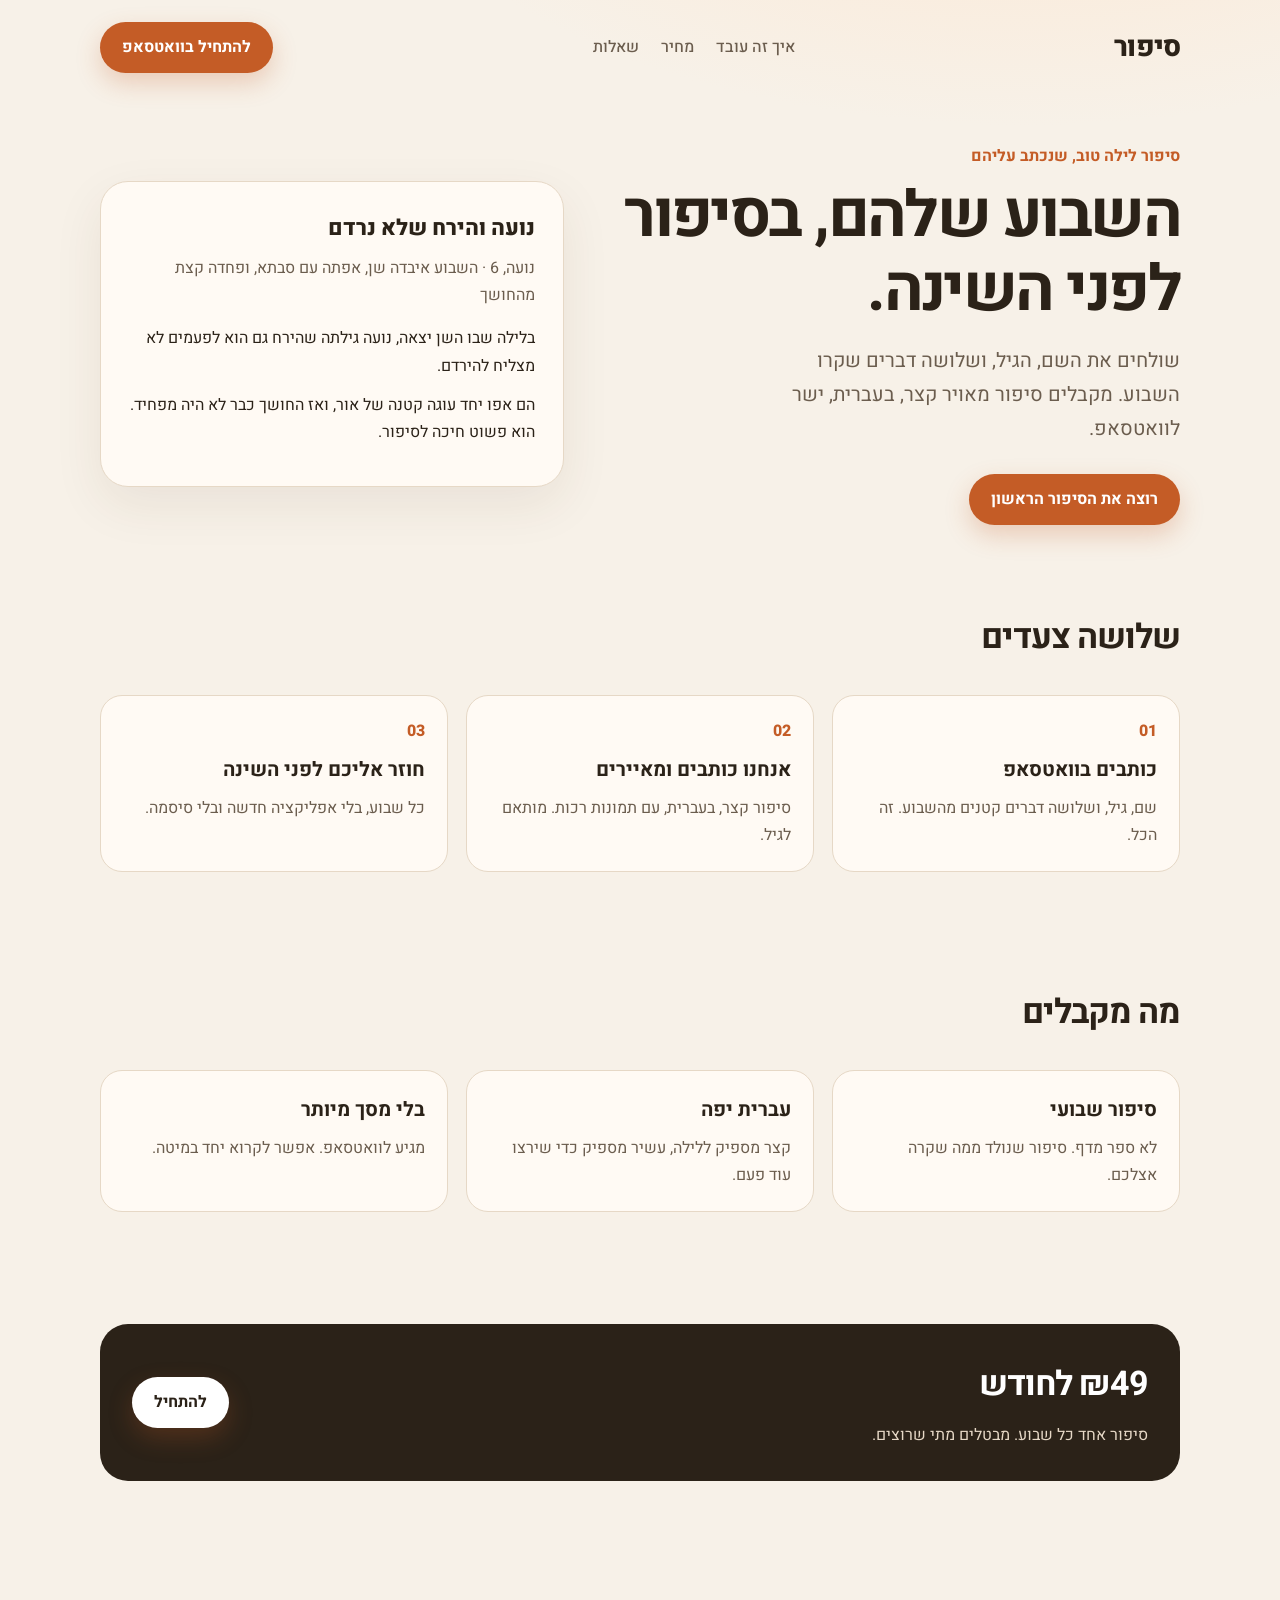
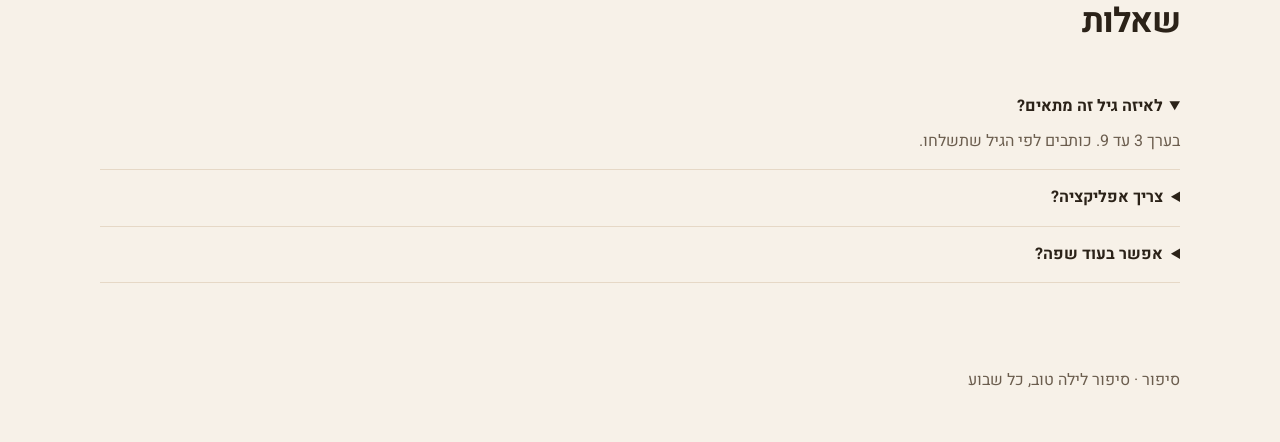
==== index.html @ 0c40bba4 "Initial Sipur landing page. Hebrew static site ready for Render free hosting." ====
<!DOCTYPE html>
<html lang="he" dir="rtl">
<head>
  <meta charset="utf-8" />
  <meta name="viewport" content="width=device-width, initial-scale=1" />
  <title>סיפור — סיפור לילה טוב, כל שבוע</title>
  <meta name="description" content="שולחים שם, גיל ושלושה דברים מהשבוע. מקבלים סיפור מאויר קצר בוואטסאפ. ₪49 לחודש." />
  <link rel="preconnect" href="https://fonts.googleapis.com" />
  <link rel="preconnect" href="https://fonts.gstatic.com" crossorigin />
  <link href="https://fonts.googleapis.com/css2?family=Heebo:wght@400;500;700;800&display=swap" rel="stylesheet" />
  <link rel="stylesheet" href="styles.css" />
</head>
<body>
  <div class="wrap">
    <header>
      <div class="logo">סיפור</div>
      <nav>
        <a href="#how">איך זה עובד</a>
        <a href="#price">מחיר</a>
        <a href="#faq">שאלות</a>
      </nav>
      <a class="btn" data-order href="#order">להתחיל בוואטסאפ</a>
    </header>

    <section class="hero">
      <div>
        <p class="kicker">סיפור לילה טוב, שנכתב עליהם</p>
        <h1>השבוע שלהם, בסיפור לפני השינה.</h1>
        <p class="lead">שולחים את השם, הגיל, ושלושה דברים שקרו השבוע. מקבלים סיפור מאויר קצר, בעברית, ישר לוואטסאפ.</p>
        <a class="btn" data-order href="#order">רוצה את הסיפור הראשון</a>
        <p class="note">חסר מספר וואטסאפ. תשלחו לי אותו ונוסיף אותו לכפתור.</p>
      </div>
      <aside class="hero-card" aria-label="דוגמה">
        <p class="story-title">נועה והירח שלא נרדם</p>
        <p class="story-meta">נועה, 6 · השבוע איבדה שן, אפתה עם סבתא, ופחדה קצת מהחושך</p>
        <div class="story-body">
          <p>בלילה שבו השן יצאה, נועה גילתה שהירח גם הוא לפעמים לא מצליח להירדם.</p>
          <p>הם אפו יחד עוגה קטנה של אור, ואז החושך כבר לא היה מפחיד. הוא פשוט חיכה לסיפור.</p>
        </div>
      </aside>
    </section>

    <section id="how">
      <h2>שלושה צעדים</h2>
      <div class="steps">
        <article class="card"><span class="num">01</span><h3>כותבים בוואטסאפ</h3><p>שם, גיל, ושלושה דברים קטנים מהשבוע. זה הכל.</p></article>
        <article class="card"><span class="num">02</span><h3>אנחנו כותבים ומאיירים</h3><p>סיפור קצר, בעברית, עם תמונות רכות. מותאם לגיל.</p></article>
        <article class="card"><span class="num">03</span><h3>חוזר אליכם לפני השינה</h3><p>כל שבוע, בלי אפליקציה חדשה ובלי סיסמה.</p></article>
      </div>
    </section>

    <section>
      <h2>מה מקבלים</h2>
      <div class="grid">
        <article class="card"><h3>סיפור שבועי</h3><p>לא ספר מדף. סיפור שנולד ממה שקרה אצלכם.</p></article>
        <article class="card"><h3>עברית יפה</h3><p>קצר מספיק ללילה, עשיר מספיק כדי שירצו עוד פעם.</p></article>
        <article class="card"><h3>בלי מסך מיותר</h3><p>מגיע לוואטסאפ. אפשר לקרוא יחד במיטה.</p></article>
      </div>
    </section>

    <section id="price">
      <div class="price-box">
        <div>
          <h2 style="margin:0;color:#fff">₪49 לחודש</h2>
          <p>סיפור אחד כל שבוע. מבטלים מתי שרוצים.</p>
        </div>
        <a class="btn" data-order href="#order" style="background:#fff;color:#2b2218">להתחיל</a>
      </div>
    </section>

    <section id="faq" class="faq">
      <h2>שאלות</h2>
      <details open><summary>לאיזה גיל זה מתאים?</summary><p>בערך 3 עד 9. כותבים לפי הגיל שתשלחו.</p></details>
      <details><summary>צריך אפליקציה?</summary><p>לא. רק וואטסאפ.</p></details>
      <details><summary>אפשר בעוד שפה?</summary><p>כרגע עברית. רוסית או אנגלית אפשר לבקש.</p></details>
    </section>

    <p id="order" class="note">כדי שהכפתור יעבוד צריך מספר וואטסאפ עסקי. שלחו לי אותו כאן.</p>
    <footer>סיפור · סיפור לילה טוב, כל שבוע</footer>
  </div>
  <script src="app.js"></script>
</body>
</html>
---- styles.css ----
:root {
  --ink: #2b2218;
  --muted: #6b5d4e;
  --paper: #f7f1e8;
  --card: #fffaf4;
  --accent: #c45c26;
  --accent-dark: #9a4318;
  --line: #e6d8c6;
  --shadow: 0 18px 50px rgba(80, 48, 20, 0.08);
}

* { box-sizing: border-box; }
html { scroll-behavior: smooth; }
body {
  margin: 0;
  font-family: "Heebo", "Segoe UI", sans-serif;
  background: radial-gradient(1200px 600px at 80% -10%, #fde7d2 0%, var(--paper) 55%);
  color: var(--ink);
  line-height: 1.7;
}

a { color: inherit; }
.wrap { width: min(1080px, calc(100% - 40px)); margin-inline: auto; }

header {
  display: flex;
  justify-content: space-between;
  align-items: center;
  padding: 22px 0;
}
.logo { font-weight: 800; font-size: 28px; letter-spacing: -0.03em; }
nav { display: flex; gap: 22px; color: var(--muted); font-weight: 500; }
nav a { text-decoration: none; }

.btn {
  display: inline-flex;
  align-items: center;
  justify-content: center;
  gap: 8px;
  background: var(--accent);
  color: white;
  text-decoration: none;
  border: 0;
  border-radius: 999px;
  padding: 12px 22px;
  font-weight: 700;
  cursor: pointer;
  box-shadow: 0 10px 24px rgba(196, 92, 38, 0.25);
}
.btn:hover { background: var(--accent-dark); }
.btn.ghost {
  background: transparent;
  color: var(--ink);
  box-shadow: none;
  border: 1px solid var(--line);
}

.hero { padding: 48px 0 28px; display: grid; grid-template-columns: 1.1fr 0.9fr; gap: 48px; align-items: center; }
.kicker { color: var(--accent); font-weight: 700; margin: 0 0 10px; }
h1 { font-size: clamp(36px, 5vw, 64px); line-height: 1.15; margin: 0 0 16px; letter-spacing: -0.04em; }
.lead { font-size: 20px; color: var(--muted); margin: 0 0 28px; max-width: 36ch; }
.hero-card {
  background: var(--card);
  border: 1px solid var(--line);
  border-radius: 28px;
  padding: 28px;
  box-shadow: var(--shadow);
  min-height: 280px;
}
.story-title { font-size: 22px; font-weight: 800; margin: 0 0 8px; }
.story-meta { color: var(--muted); margin: 0 0 16px; }
.story-body p { margin: 0 0 12px; }

section { padding: 56px 0; }
h2 { font-size: 34px; margin: 0 0 28px; letter-spacing: -0.03em; }
.steps, .grid { display: grid; grid-template-columns: repeat(3, 1fr); gap: 18px; }
.card {
  background: var(--card);
  border: 1px solid var(--line);
  border-radius: 22px;
  padding: 22px;
}
.card h3 { margin: 0 0 8px; font-size: 20px; }
.card p { margin: 0; color: var(--muted); }
.num { color: var(--accent); font-weight: 800; display: block; margin-bottom: 8px; }

.price-box {
  display: flex;
  justify-content: space-between;
  align-items: center;
  gap: 24px;
  background: var(--ink);
  color: #f7f1e8;
  border-radius: 28px;
  padding: 32px;
}
.price-box p { margin: 8px 0 0; color: #e6d8c6; }
.amount { font-size: 48px; font-weight: 800; }

.faq details {
  border-bottom: 1px solid var(--line);
  padding: 14px 0;
}
.faq summary { cursor: pointer; font-weight: 700; }
.faq p { color: var(--muted); margin: 8px 0 0; }

.note { color: #9a4318; font-weight: 600; display: none; margin-top: 12px; }
.note.show { display: block; }

footer { padding: 28px 0 48px; color: var(--muted); }

@media (max-width: 800px) {
  nav { display: none; }
  .hero, .steps, .grid, .price-box { grid-template-columns: 1fr; }
  .price-box { display: grid; }
}
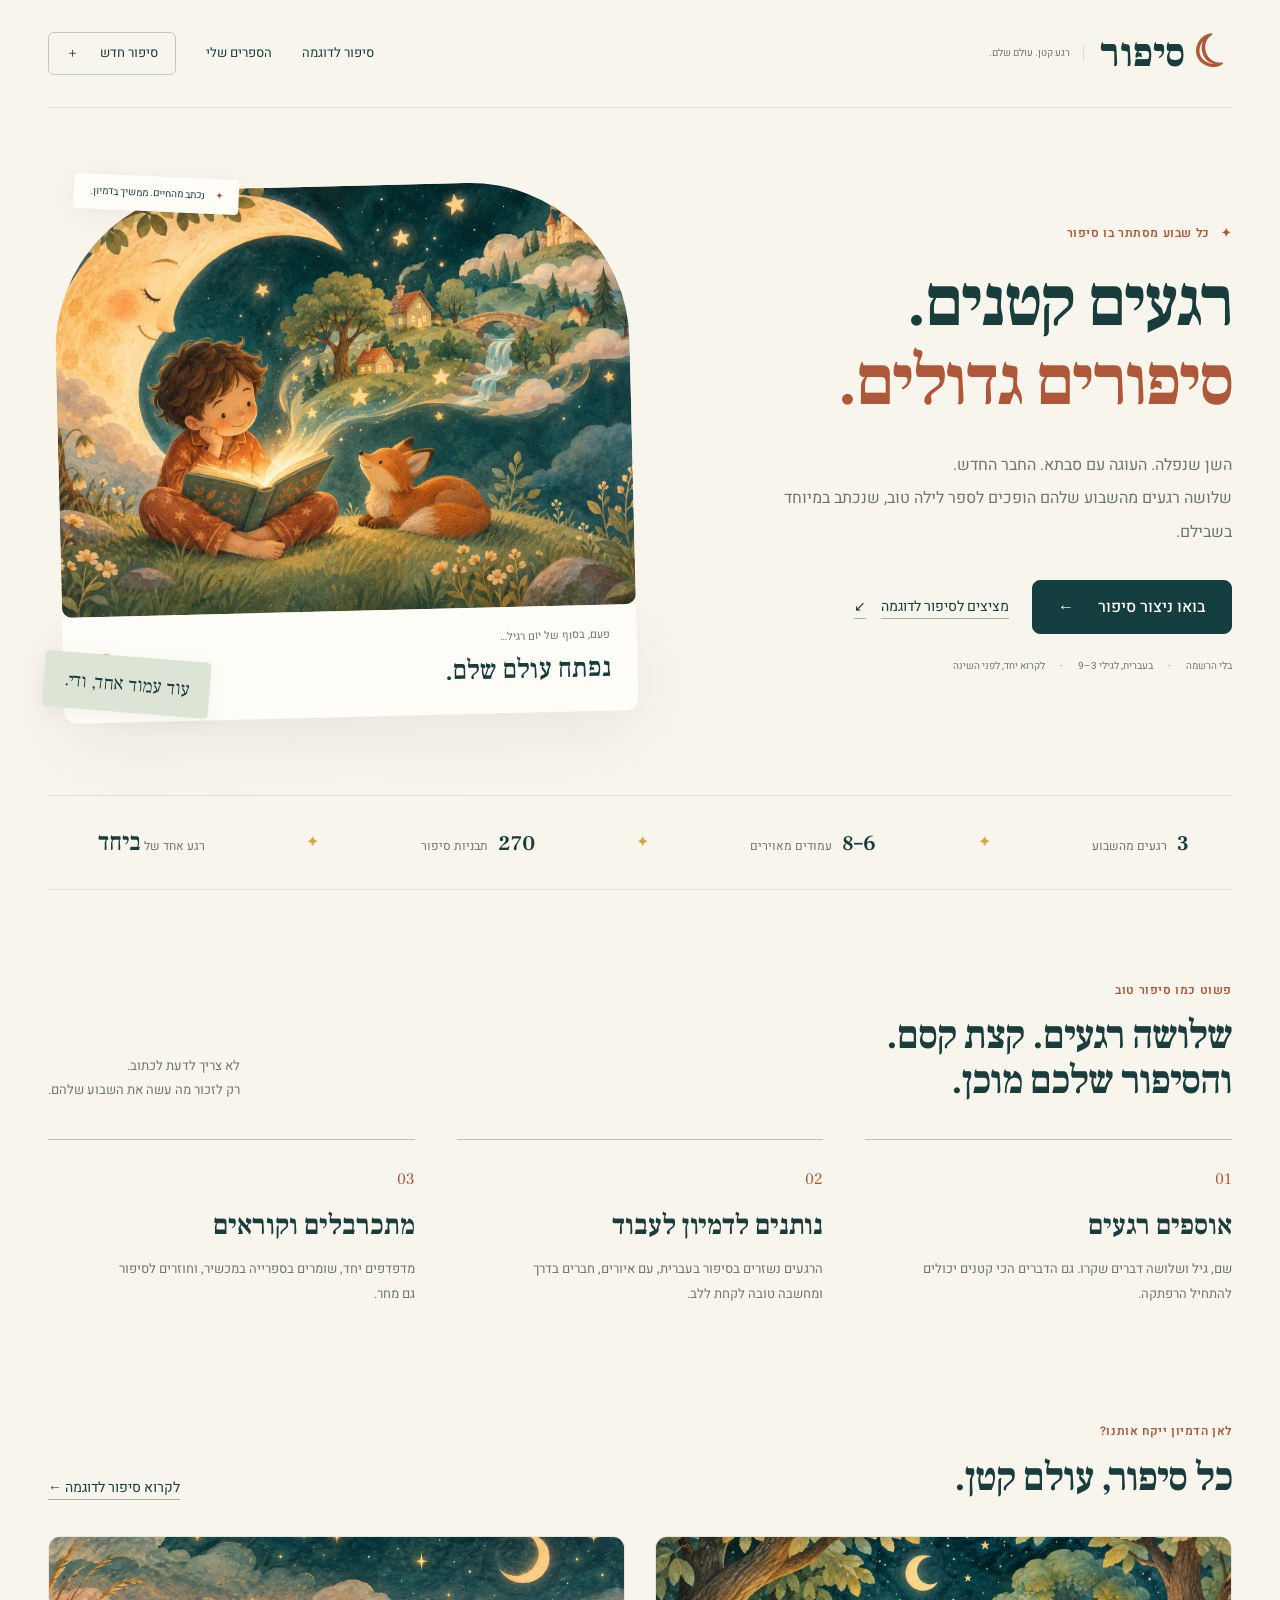
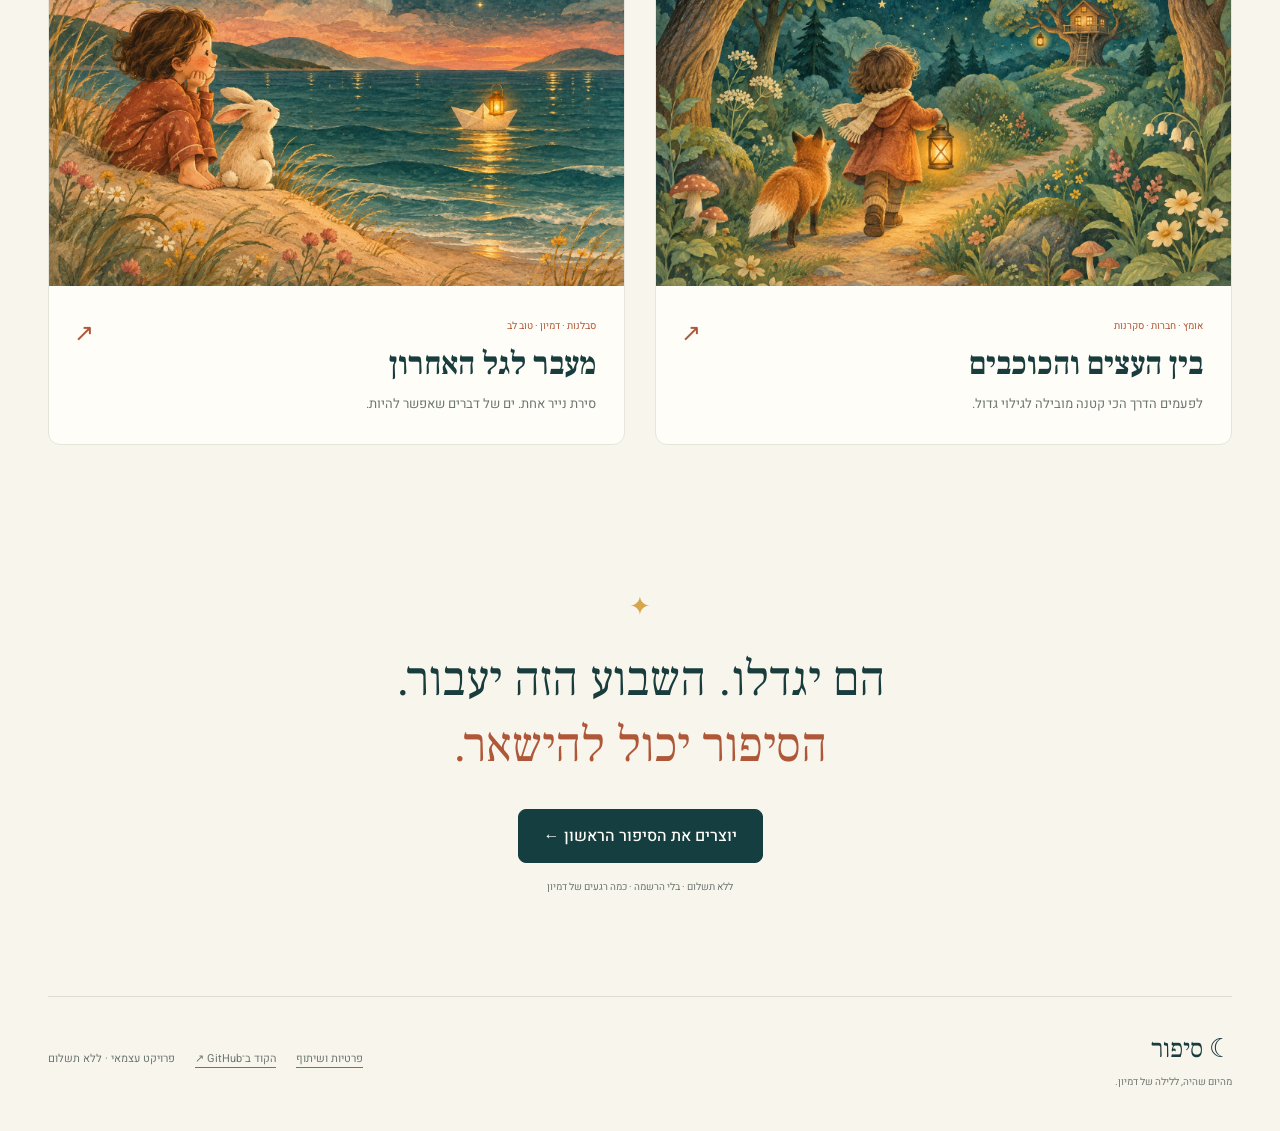
==== commit 4d3fbf72: "Add the GitHub Pages homepage" ====
--- a/index.html
+++ b/index.html
@@ -1,83 +1,69 @@
 <!DOCTYPE html>
-<html lang="he" dir="rtl">
+<html lang="he" dir="rtl" data-static="true">
 <head>
   <meta charset="utf-8" />
   <meta name="viewport" content="width=device-width, initial-scale=1" />
-  <title>סיפור — סיפור לילה טוב, כל שבוע</title>
-  <meta name="description" content="שולחים שם, גיל ושלושה דברים מהשבוע. מקבלים סיפור מאויר קצר בוואטסאפ. ₪49 לחודש." />
+  <meta name="theme-color" content="#153e40" />
+  <meta name="referrer" content="no-referrer" />
+  <title>סיפור — רגעים קטנים, סיפורים גדולים</title>
+  <meta name="description" content="שלושה רגעים מהשבוע הופכים לספר לילה טוב מאויר בעברית. פרויקט עצמאי, בלי הרשמה ובלי מפתח API." />
+  <link rel="icon" href="./static/favicon.svg" type="image/svg+xml" />
   <link rel="preconnect" href="https://fonts.googleapis.com" />
   <link rel="preconnect" href="https://fonts.gstatic.com" crossorigin />
-  <link href="https://fonts.googleapis.com/css2?family=Heebo:wght@400;500;700;800&display=swap" rel="stylesheet" />
-  <link rel="stylesheet" href="styles.css" />
+  <link href="https://fonts.googleapis.com/css2?family=Frank+Ruhl+Libre:wght@500;700;800&family=Heebo:wght@400;500;600;700;800&display=swap" rel="stylesheet" />
+  <link rel="stylesheet" href="./static/css/styles.css" />
 </head>
 <body>
+  <a class="skip-link" href="#main">דלגו לתוכן</a>
   <div class="wrap">
-    <header>
-      <div class="logo">סיפור</div>
-      <nav>
-        <a href="#how">איך זה עובד</a>
-        <a href="#price">מחיר</a>
-        <a href="#faq">שאלות</a>
+    <header class="site-header">
+      <a class="logo" href="./index.html" aria-label="סיפור, חזרה לבית"><span class="logo-moon" aria-hidden="true">☾</span> סיפור<span class="logo-caption">רגע קטן. עולם שלם.</span></a>
+      <nav class="site-nav" aria-label="ניווט ראשי">
+        <a href="./reader.html">סיפור לדוגמה</a>
+        <a href="./library.html">הספרים שלי</a>
+        <a class="nav-create" href="./create.html">סיפור חדש <span aria-hidden="true">＋</span></a>
       </nav>
-      <a class="btn" data-order href="#order">להתחיל בוואטסאפ</a>
     </header>
-
-    <section class="hero">
-      <div>
-        <p class="kicker">סיפור לילה טוב, שנכתב עליהם</p>
-        <h1>השבוע שלהם, בסיפור לפני השינה.</h1>
-        <p class="lead">שולחים את השם, הגיל, ושלושה דברים שקרו השבוע. מקבלים סיפור מאויר קצר, בעברית, ישר לוואטסאפ.</p>
-        <a class="btn" data-order href="#order">רוצה את הסיפור הראשון</a>
-        <p class="note">חסר מספר וואטסאפ. תשלחו לי אותו ונוסיף אותו לכפתור.</p>
-      </div>
-      <aside class="hero-card" aria-label="דוגמה">
-        <p class="story-title">נועה והירח שלא נרדם</p>
-        <p class="story-meta">נועה, 6 · השבוע איבדה שן, אפתה עם סבתא, ופחדה קצת מהחושך</p>
-        <div class="story-body">
-          <p>בלילה שבו השן יצאה, נועה גילתה שהירח גם הוא לפעמים לא מצליח להירדם.</p>
-          <p>הם אפו יחד עוגה קטנה של אור, ואז החושך כבר לא היה מפחיד. הוא פשוט חיכה לסיפור.</p>
-        </div>
-      </aside>
-    </section>
-
-    <section id="how">
-      <h2>שלושה צעדים</h2>
-      <div class="steps">
-        <article class="card"><span class="num">01</span><h3>כותבים בוואטסאפ</h3><p>שם, גיל, ושלושה דברים קטנים מהשבוע. זה הכל.</p></article>
-        <article class="card"><span class="num">02</span><h3>אנחנו כותבים ומאיירים</h3><p>סיפור קצר, בעברית, עם תמונות רכות. מותאם לגיל.</p></article>
-        <article class="card"><span class="num">03</span><h3>חוזר אליכם לפני השינה</h3><p>כל שבוע, בלי אפליקציה חדשה ובלי סיסמה.</p></article>
-      </div>
-    </section>
-
-    <section>
-      <h2>מה מקבלים</h2>
-      <div class="grid">
-        <article class="card"><h3>סיפור שבועי</h3><p>לא ספר מדף. סיפור שנולד ממה שקרה אצלכם.</p></article>
-        <article class="card"><h3>עברית יפה</h3><p>קצר מספיק ללילה, עשיר מספיק כדי שירצו עוד פעם.</p></article>
-        <article class="card"><h3>בלי מסך מיותר</h3><p>מגיע לוואטסאפ. אפשר לקרוא יחד במיטה.</p></article>
-      </div>
-    </section>
-
-    <section id="price">
-      <div class="price-box">
-        <div>
-          <h2 style="margin:0;color:#fff">₪49 לחודש</h2>
-          <p>סיפור אחד כל שבוע. מבטלים מתי שרוצים.</p>
-        </div>
-        <a class="btn" data-order href="#order" style="background:#fff;color:#2b2218">להתחיל</a>
-      </div>
-    </section>
-
-    <section id="faq" class="faq">
-      <h2>שאלות</h2>
-      <details open><summary>לאיזה גיל זה מתאים?</summary><p>בערך 3 עד 9. כותבים לפי הגיל שתשלחו.</p></details>
-      <details><summary>צריך אפליקציה?</summary><p>לא. רק וואטסאפ.</p></details>
-      <details><summary>אפשר בעוד שפה?</summary><p>כרגע עברית. רוסית או אנגלית אפשר לבקש.</p></details>
-    </section>
-
-    <p id="order" class="note">כדי שהכפתור יעבוד צריך מספר וואטסאפ עסקי. שלחו לי אותו כאן.</p>
-    <footer>סיפור · סיפור לילה טוב, כל שבוע</footer>
+    <main id="main">
+<section class="hero">
+  <div class="hero-copy">
+    <p class="kicker"><span class="tiny-star" aria-hidden="true">✦</span> כל שבוע מסתתר בו סיפור</p>
+    <h1>רגעים קטנים.<br /><em>סיפורים גדולים.</em></h1>
+    <p class="lead">השן שנפלה. העוגה עם סבתא. החבר החדש.<br class="desktop-break" /> שלושה רגעים מהשבוע שלהם הופכים לספר לילה טוב, שנכתב במיוחד בשבילם.</p>
+    <div class="hero-actions"><a class="btn" href="./create.html">בואו ניצור סיפור <span aria-hidden="true">←</span></a><a class="text-link" href="./reader.html">מציצים לסיפור לדוגמה <span aria-hidden="true">↙</span></a></div>
+    <div class="hero-notes"><span>בלי הרשמה</span><span>בעברית, לגילי 3–9</span><span>לקרוא יחד, לפני השינה</span></div>
   </div>
-  <script src="app.js"></script>
+  <figure class="hero-visual">
+    <div class="art-label"><span aria-hidden="true">✦</span> נכתב מהחיים. ממשיך בדמיון.</div>
+    <img class="hero-art" src="./static/images/bedtime-world.webp" width="1536" height="1024" alt="עולם דמיוני נפרש מתוך ספר: ילד ושועל קוראים מתחת לירח" fetchpriority="high" />
+    <figcaption><div><span class="caption-eyebrow">פעם, בסוף של יום רגיל…</span><strong>נפתח עולם שלם.</strong></div><span class="caption-moon" aria-hidden="true">☾</span></figcaption>
+    <span class="floating-note">עוד עמוד אחד, ודי.</span>
+  </figure>
+</section>
+<section class="story-strip" aria-label="מאפייני הספר"><span><b>3</b> רגעים מהשבוע</span><span class="strip-star" aria-hidden="true">✦</span><span><b>6–8</b> עמודים מאוירים</span><span class="strip-star" aria-hidden="true">✦</span><span><b>270</b> תבניות סיפור</span><span class="strip-star" aria-hidden="true">✦</span><span>רגע אחד של <b>ביחד</b></span></section>
+<section class="quiet-steps" id="how">
+  <div class="section-heading"><div><p class="kicker">פשוט כמו סיפור טוב</p><h2>שלושה רגעים. קצת קסם.<br />והסיפור שלכם מוכן.</h2></div><p>לא צריך לדעת לכתוב.<br />רק לזכור מה עשה את השבוע שלהם.</p></div>
+  <div class="steps">
+    <article class="step"><span class="num">01</span><h3>אוספים רגעים</h3><p>שם, גיל ושלושה דברים שקרו. גם הדברים הכי קטנים יכולים להתחיל הרפתקה.</p></article>
+    <article class="step"><span class="num">02</span><h3>נותנים לדמיון לעבוד</h3><p>הרגעים נשזרים בסיפור בעברית, עם איורים, חברים בדרך ומחשבה טובה לקחת ללב.</p></article>
+    <article class="step"><span class="num">03</span><h3>מתכרבלים וקוראים</h3><p>מדפדפים יחד, שומרים בספרייה במכשיר, וחוזרים לסיפור גם מחר.</p></article>
+  </div>
+</section>
+<section class="worlds-section">
+  <div class="section-heading"><div><p class="kicker">לאן הדמיון ייקח אותנו?</p><h2>כל סיפור, עולם קטן.</h2></div><a class="text-link" href="./reader.html">לקרוא סיפור לדוגמה ←</a></div>
+  <div class="world-grid">
+    <a class="world-card" href="./reader.html?demo=forest"><img src="./static/images/lantern-forest.webp" alt="שביל מואר בפנס ביער קסום" width="768" height="512" loading="lazy" /><div><span>אומץ · חברות · סקרנות</span><h3>בין העצים והכוכבים</h3><p>לפעמים הדרך הכי קטנה מובילה לגילוי גדול.</p><span class="world-arrow" aria-hidden="true">↗</span></div></a>
+    <a class="world-card" href="./reader.html?demo=sea"><img src="./static/images/paper-boat.webp" alt="סירת נייר מוארת צפה בים שקט תחת הירח" width="768" height="512" loading="lazy" /><div><span>סבלנות · דמיון · טוב לב</span><h3>מעבר לגל האחרון</h3><p>סירת נייר אחת. ים של דברים שאפשר להיות.</p><span class="world-arrow" aria-hidden="true">↗</span></div></a>
+  </div>
+</section>
+<section class="closing-note"><span aria-hidden="true">✦</span><p>הם יגדלו. השבוע הזה יעבור.<br /><em>הסיפור יכול להישאר.</em></p><a class="btn" href="./create.html">יוצרים את הסיפור הראשון ←</a><small>ללא תשלום · בלי הרשמה · כמה רגעים של דמיון</small></section>
+</main>
+    <footer class="site-footer">
+      <div><a class="footer-logo" href="./index.html">☾ סיפור</a><p>מהיום שהיה, ללילה של דמיון.</p></div>
+      <div class="footer-links"><a href="./privacy.html">פרטיות ושיתוף</a><a href="https://github.com/Jossefo/sipur" target="_blank" rel="noopener noreferrer">הקוד ב־GitHub ↗</a><span>פרויקט עצמאי · ללא תשלום</span></div>
+    </footer>
+  </div>
+  <script src="./static/js/app.js" defer></script>
+  <script src="./static/js/pages.js" defer></script>
 </body>
 </html>
--- a/static/css/styles.css
+++ b/static/css/styles.css
@@ -0,0 +1,1391 @@
+:root {
+  --ink:#193c3d;
+  --teal:#153e40;
+  --muted:#6c7770;
+  --paper:#f8f5ed;
+  --white:#fffdf8;
+  --sage:#dde3d5;
+  --rust:#af5839;
+  --gold:#d6a54c;
+  --line:#dedfd3;
+  --serif:'Frank Ruhl Libre',Georgia,serif;
+  --sans:'Heebo',Arial,sans-serif;
+  --radius:22px;
+  --shadow:0 24px 70px #243f3912;
+}
+* {
+  box-sizing:border-box;
+}
+html {
+  scroll-behavior:smooth;
+  scroll-padding-top:24px;
+}
+body {
+  margin:0;
+  background:var(--paper);
+  color:var(--ink);
+  font-family:var(--sans);
+  line-height:1.7;
+  -webkit-font-smoothing:antialiased;
+}
+button,input,select {
+  font:inherit;
+}
+button,a,input,select {
+  -webkit-tap-highlight-color:transparent;
+}
+a {
+  color:inherit;
+}
+img,svg {
+  max-width:100%;
+  display:block;
+}
+img {
+  height:auto;
+}
+button,a {
+  touch-action:manipulation;
+}
+button {
+  cursor:pointer;
+}
+button:disabled {
+  cursor:default;
+  opacity:.4;
+}
+[hidden] {
+  display:none!important;
+}
+a:focus-visible,button:focus-visible,input:focus-visible,select:focus-visible {
+  outline:3px solid var(--rust);
+  outline-offset:5px;
+}
+.wrap {
+  width:min(1240px,calc(100% - 96px));
+  margin:auto;
+}
+h1,h2,h3,p,figure {
+  margin:0;
+}
+h1,h2,h3 {
+  font-family:var(--serif);
+  font-weight:700;
+  line-height:1.12;
+}
+h1 {
+  font-size:clamp(44px,5.5vw,78px);
+  letter-spacing:-2px;
+}
+h2 {
+  font-size:clamp(32px,3.1vw,44px);
+  letter-spacing:-1px;
+}
+h3 {
+  font-size:28px;
+}
+em {
+  font-style:normal;
+  color:var(--rust);
+}
+.muted,.lead {
+  color:var(--muted);
+}
+.lead {
+  font-size:18px;
+  line-height:1.95;
+}
+.kicker {
+  font-size:12px;
+  letter-spacing:.05em;
+  font-weight:600;
+  color:var(--rust);
+  margin-bottom:22px;
+}
+.tiny-star {
+  margin-left:8px;
+}
+.btn {
+  display:inline-flex;
+  align-items:center;
+  justify-content:center;
+  gap:24px;
+  border:1px solid var(--teal);
+  border-radius:8px;
+  padding:14px 25px;
+  background:var(--teal);
+  color:var(--white);
+  text-decoration:none;
+  font-weight:500;
+  line-height:1.5;
+  min-height:50px;
+  transition:background .2s,transform .2s;
+}
+.btn:hover {
+  background:#245456;
+  transform:translateY(-2px);
+}
+.btn.ghost {
+  color:var(--teal);
+  border-color:var(--line);
+  background:transparent;
+}
+.btn.ghost:hover {
+  background:var(--sage);
+}
+.text-link {
+  display:inline-flex;
+  gap:15px;
+  align-items:center;
+  font-size:14px;
+  text-underline-offset:7px;
+  text-decoration-color:#a4afa0;
+}
+.skip-link {
+  position:fixed;
+  top:-100px;
+  right:16px;
+  background:var(--teal);
+  color:white;
+  padding:12px;
+  z-index:10;
+}
+.skip-link:focus {
+  top:10px;
+}
+.site-header {
+  min-height:108px;
+  display:flex;
+  justify-content:space-between;
+  align-items:center;
+  border-bottom:1px solid var(--line);
+  gap:22px;
+}
+.logo {
+  font-family:var(--serif);
+  font-size:40px;
+  line-height:1;
+  text-decoration:none;
+  display:flex;
+  align-items:center;
+  gap:8px;
+  font-weight:800;
+}
+.logo-moon {
+  color:var(--rust);
+  font-size:44px;
+  transform:rotate(-20deg);
+}
+.logo-caption {
+  font-family:var(--sans);
+  font-size:10px;
+  font-weight:400;
+  border-right:1px solid var(--line);
+  padding-right:13px;
+  margin-right:8px;
+  color:var(--muted);
+  line-height:1.7;
+  white-space:nowrap;
+}
+.site-nav {
+  display:flex;
+  align-items:center;
+  gap:30px;
+  font-size:13px;
+}
+.site-nav a {
+  text-decoration:none;
+}
+.site-nav a:hover {
+  color:var(--rust);
+}
+.nav-create {
+  border:1px solid #bfc9bb;
+  padding:9px 17px;
+  border-radius:6px;
+}
+.nav-create span {
+  margin-right:18px;
+}
+.hero {
+  padding:64px 0 78px;
+  display:grid;
+  grid-template-columns:1fr 1.06fr;
+  align-items:center;
+  gap:50px;
+}
+.hero-copy {
+  padding:8px 0 0;
+}
+.hero h1 {
+  margin-bottom:26px;
+}
+.hero .lead {
+  max-width:470px;
+  font-size:16px;
+  line-height:2.1;
+}
+.hero-actions {
+  display:flex;
+  align-items:center;
+  gap:23px;
+  flex-wrap:wrap;
+  margin-top:30px;
+}
+.hero-notes {
+  display:flex;
+  gap:15px;
+  flex-wrap:wrap;
+  font-size:10px;
+  color:var(--muted);
+  margin-top:24px;
+}
+.hero-notes span+span:before {
+  content:'·';
+  margin-left:15px;
+  color:var(--rust);
+}
+.hero-visual {
+  position:relative;
+  padding-top:14px;
+  transform:rotate(-1.4deg);
+  margin-left:10px;
+}
+.hero-art {
+  width:100%;
+  aspect-ratio:1.35;
+  object-fit:cover;
+  border-radius:160px 160px 10px 10px;
+}
+.art-label {
+  position:absolute;
+  left:22px;
+  top:0;
+  background:var(--white);
+  padding:9px 16px;
+  font-size:10px;
+  border-radius:4px;
+  z-index:1;
+  transform:rotate(4deg);
+  box-shadow:0 5px 25px #122c2410;
+}
+.art-label span {
+  color:var(--rust);
+  margin-left:8px;
+}
+.hero-visual figcaption {
+  display:flex;
+  justify-content:space-between;
+  align-items:center;
+  background:var(--white);
+  padding:21px 26px;
+  border-radius:0 0 12px 12px;
+  box-shadow:var(--shadow);
+}
+.caption-eyebrow {
+  display:block;
+  font-size:11px;
+  color:var(--muted);
+}
+.hero-visual strong {
+  font-family:var(--serif);
+  font-size:27px;
+  font-weight:500;
+}
+.caption-moon {
+  font-size:38px;
+  color:var(--gold);
+}
+.floating-note {
+  position:absolute;
+  bottom:10px;
+  left:-20px;
+  font-family:var(--serif);
+  font-size:19px;
+  background:var(--sage);
+  padding:12px 20px;
+  border-radius:4px;
+  transform:rotate(6deg);
+  box-shadow:0 5px 20px #243f3910;
+}
+.story-strip {
+  border-block:1px solid var(--line);
+  padding:25px 0;
+  display:flex;
+  justify-content:space-around;
+  align-items:center;
+  gap:15px;
+  color:var(--muted);
+  font-size:12px;
+}
+.story-strip b {
+  font-family:var(--serif);
+  font-size:25px;
+  color:var(--ink);
+  font-weight:500;
+  margin-left:7px;
+}
+.strip-star {
+  color:var(--gold);
+  font-size:16px;
+}
+.quiet-steps {
+  padding:90px 0;
+}
+.section-heading {
+  display:flex;
+  justify-content:space-between;
+  align-items:flex-end;
+  gap:25px;
+  margin-bottom:36px;
+}
+.section-heading .kicker {
+  margin-bottom:14px;
+}
+.section-heading>p {
+  font-size:13px;
+  color:var(--muted);
+  line-height:1.9;
+}
+.steps {
+  display:grid;
+  grid-template-columns:repeat(3,1fr);
+  gap:42px;
+}
+.step {
+  padding-top:26px;
+  border-top:1px solid #bbc5b6;
+}
+.num {
+  font-family:var(--serif);
+  font-size:16px;
+  color:var(--rust);
+  display:block;
+  margin-bottom:17px;
+  direction:ltr;
+  text-align:right;
+}
+.step h3 {
+  margin-bottom:14px;
+}
+.step p {
+  font-size:13px;
+  line-height:1.95;
+  color:var(--muted);
+  max-width:310px;
+}
+.worlds-section {
+  padding:25px 0 60px;
+}
+.world-grid {
+  display:grid;
+  grid-template-columns:1fr 1fr;
+  gap:30px;
+}
+.world-card {
+  border-radius:12px;
+  overflow:hidden;
+  background:var(--white);
+  text-decoration:none;
+  border:1px solid #e5e5da;
+  transition:transform .25s,box-shadow .25s;
+}
+.world-card:hover {
+  transform:translateY(-5px);
+  box-shadow:var(--shadow);
+}
+.world-card img {
+  width:100%;
+  aspect-ratio:1.65;
+  object-fit:cover;
+}
+.world-card>div {
+  padding:25px 28px 29px;
+  position:relative;
+}
+.world-card div>span:first-child {
+  font-size:10px;
+  color:var(--rust);
+}
+.world-card h3 {
+  margin:9px 0 10px;
+  font-size:32px;
+}
+.world-card p {
+  font-size:13px;
+  color:var(--muted);
+}
+.world-arrow {
+  position:absolute;
+  left:25px;
+  top:28px;
+  color:var(--rust);
+  font-size:24px;
+}
+.closing-note {
+  text-align:center;
+  padding:80px 15px 100px;
+}
+.closing-note>span {
+  font-size:26px;
+  color:var(--gold);
+}
+.closing-note>p {
+  font-family:var(--serif);
+  font-size:clamp(32px,4vw,49px);
+  line-height:1.35;
+  margin:18px 0 30px;
+}
+.closing-note small {
+  display:block;
+  font-size:10px;
+  color:var(--muted);
+  margin-top:16px;
+}
+.site-footer {
+  display:flex;
+  justify-content:space-between;
+  border-top:1px solid var(--line);
+  padding:30px 0 40px;
+  align-items:center;
+  gap:20px;
+}
+.footer-logo {
+  font-family:var(--serif);
+  font-size:26px;
+  text-decoration:none;
+}
+.site-footer p {
+  font-size:10px;
+  color:var(--muted);
+  margin-top:3px;
+}
+.footer-links {
+  display:flex;
+  align-items:center;
+  gap:20px;
+  font-size:11px;
+  color:var(--muted);
+}
+.footer-links a {
+  text-underline-offset:5px;
+}
+.create-layout {
+  display:grid;
+  grid-template-columns:1fr 1.15fr;
+  gap:75px;
+  padding:65px 0 85px;
+  align-items:start;
+}
+.form-aside {
+  padding-top:16px;
+}
+.form-aside h1 {
+  font-size:60px;
+  line-height:1.15;
+  margin-bottom:24px;
+}
+.form-aside>p:not(.kicker) {
+  color:var(--muted);
+  font-size:14px;
+  line-height:1.9;
+  max-width:360px;
+}
+.form-aside img {
+  margin-top:35px;
+  border-radius:100px 100px 10px 10px;
+  aspect-ratio:1.5;
+  object-fit:cover;
+  width:100%;
+  max-width:410px;
+}
+.form-aside .aside-caption {
+  font-family:var(--serif);
+  font-size:18px!important;
+  margin-top:15px;
+}
+.form-panel {
+  background:var(--white);
+  border:1px solid var(--line);
+  border-radius:16px;
+  padding:32px 38px;
+  box-shadow:var(--shadow);
+}
+.form-topline {
+  display:flex;
+  justify-content:space-between;
+  font-size:11px;
+  color:var(--rust);
+  margin-bottom:23px;
+}
+.form-panel h2 {
+  font-size:31px;
+  margin-bottom:10px;
+}
+.form-panel>.muted {
+  font-size:12px;
+  margin-bottom:30px;
+}
+.story-form {
+  display:grid;
+  gap:24px;
+}
+.story-form label {
+  display:grid;
+  gap:7px;
+}
+.story-form label>span {
+  font-size:12px;
+  font-weight:500;
+}
+.identity-fields {
+  display:grid;
+  grid-template-columns:1fr 100px;
+  gap:14px;
+}
+.story-form input,.story-form select {
+  width:100%;
+  min-width:0;
+  min-height:50px;
+  padding:12px 13px;
+  border:1px solid #d4d8cd;
+  border-radius:7px;
+  color:var(--ink);
+  background:var(--paper);
+  font-size:14px;
+}
+.story-form input::placeholder {
+  color:#7c8278;
+  font-size:12px;
+}
+.story-form fieldset {
+  border:0;
+  border-top:1px solid var(--line);
+  padding:20px 0 0;
+  margin:0;
+  min-width:0;
+  display:grid;
+  gap:17px;
+}
+.story-form legend {
+  font-size:14px;
+  font-weight:600;
+  padding-left:13px;
+}
+.field-hint {
+  font-size:11px;
+  color:var(--muted);
+  margin-top:-14px;
+  margin-bottom:2px;
+}
+.event-label i {
+  font-family:var(--serif);
+  font-style:normal;
+  color:var(--rust);
+  font-size:13px;
+  margin-left:9px;
+}
+.privacy-note {
+  font-size:11px;
+  line-height:1.9;
+  color:var(--muted);
+  padding:14px 15px;
+  background:#e9ede34d;
+  border-radius:7px;
+}
+.privacy-note a {
+  text-underline-offset:3px;
+}
+.submit-btn {
+  width:100%;
+  justify-content:space-between;
+}
+.form-status {
+  font-size:12px;
+  color:var(--muted);
+}
+.errors {
+  font-size:13px;
+  background:#fae9de;
+  color:#8c391f;
+  border-radius:7px;
+  padding:15px 30px;
+  margin:15px 0;
+}
+.reader {
+  max-width:930px;
+  margin:36px auto 70px;
+}
+.reader-head {
+  text-align:center;
+  padding:20px 0 25px;
+}
+.reader-head h1 {
+  font-size:clamp(32px,4vw,52px);
+  letter-spacing:-1px;
+}
+.story-meta {
+  font-size:12px;
+  color:var(--muted);
+  margin-top:12px;
+}
+.reader-tools {
+  display:flex;
+  gap:9px;
+  justify-content:center;
+  margin-top:20px;
+  flex-wrap:wrap;
+}
+.tool-btn {
+  border:1px solid var(--line);
+  border-radius:6px;
+  padding:7px 13px;
+  font-size:11px;
+  background:transparent;
+  color:var(--ink);
+}
+.tool-btn:hover {
+  background:var(--sage);
+}
+.progress {
+  height:3px;
+  background:var(--line);
+  margin:0 0 20px;
+  border-radius:4px;
+  overflow:hidden;
+}
+.progress span {
+  display:block;
+  height:100%;
+  background:var(--rust);
+  transition:width .3s;
+}
+.book-page {
+  display:grid;
+  grid-template-columns:1.05fr 1fr;
+  background:var(--white);
+  border:1px solid var(--line);
+  border-radius:13px;
+  overflow:hidden;
+  box-shadow:var(--shadow);
+  position:relative;
+  min-height:350px;
+  align-items:center;
+}
+.page-art {
+  position:relative;
+  min-width:0;
+  align-self:stretch;
+  background:#e9e3d4;
+  overflow:hidden;
+}
+.art-svg {
+  height:100%;
+  min-height:350px;
+}
+.art-svg>svg {
+  height:100%;
+  width:100%;
+  object-fit:cover;
+}
+.art-img {
+  position:absolute;
+  inset:0;
+  width:100%;
+  height:100%;
+  object-fit:cover;
+  opacity:0;
+  transition:opacity .5s;
+}
+.art-img.is-on {
+  opacity:1;
+}
+.page-text {
+  font-family:var(--serif);
+  font-size:clamp(23px,2.5vw,31px);
+  line-height:1.85;
+  padding:38px 38px 58px;
+  text-align:right;
+}
+.page-moral {
+  grid-column:1/-1;
+  padding:18px 30px;
+  text-align:center;
+  background:var(--sage);
+  font-size:15px;
+  color:var(--ink);
+}
+.page-num {
+  position:absolute;
+  bottom:15px;
+  left:20px;
+  font-size:10px;
+  color:var(--muted);
+}
+.reader-nav {
+  display:flex;
+  align-items:center;
+  justify-content:space-between;
+  gap:20px;
+  margin-top:22px;
+}
+.dots {
+  display:flex;
+  gap:8px;
+  flex-wrap:wrap;
+  justify-content:center;
+}
+.dot {
+  padding:0;
+  width:24px;
+  height:28px;
+  border:0;
+  background:transparent;
+  position:relative;
+}
+.dot:before {
+  content:'';
+  display:block;
+  width:7px;
+  height:7px;
+  background:#bbc7b4;
+  border-radius:100%;
+  margin:auto;
+}
+.dot.is-on:before {
+  background:var(--rust);
+  width:10px;
+  height:10px;
+}
+.page-announcement {
+  position:absolute;
+  width:1px;
+  height:1px;
+  overflow:hidden;
+  clip-path:inset(50%);
+}
+.feedback {
+  margin-top:38px;
+  border-top:1px solid var(--line);
+  padding-top:23px;
+  text-align:center;
+}
+.feedback-label {
+  font-family:var(--serif);
+  font-size:25px;
+}
+.feedback-row {
+  display:flex;
+  gap:22px;
+  justify-content:center;
+  margin:16px 0;
+  font-size:13px;
+}
+.feedback-row input {
+  accent-color:var(--teal);
+}
+.feedback .btn {
+  font-size:12px;
+  padding:9px 17px;
+  min-height:40px;
+}
+.reader-actions {
+  display:flex;
+  gap:14px;
+  justify-content:center;
+  margin:30px 0 15px;
+}
+.reader-actions .btn {
+  font-size:13px;
+}
+.share-status {
+  text-align:center;
+  font-size:12px;
+  padding:15px;
+  overflow-wrap:anywhere;
+  max-width:100%;
+}
+.reader-privacy {
+  max-width:680px;
+  margin:20px auto 0;
+  text-align:center;
+}
+.demo-banner {
+  padding:13px 18px;
+  border:1px solid #d5dccb;
+  background:#e9ede3;
+  border-radius:7px;
+  font-size:11px;
+  display:flex;
+  justify-content:space-between;
+  gap:12px;
+}
+.demo-banner a {
+  text-underline-offset:3px;
+}
+.library-panel {
+  padding:60px 0 80px;
+  min-height:65vh;
+}
+.library-panel h1 {
+  font-size:56px;
+  margin-bottom:15px;
+}
+.library-panel .lead {
+  font-size:16px;
+}
+.library-info {
+  font-size:11px;
+  color:var(--muted);
+  margin-bottom:28px;
+}
+.library-grid {
+  display:grid;
+  grid-template-columns:repeat(3,1fr);
+  gap:26px;
+}
+.book-card-wrap {
+  position:relative;
+}
+.book-card {
+  background:var(--white);
+  border:1px solid var(--line);
+  display:block;
+  border-radius:12px;
+  overflow:hidden;
+  text-decoration:none;
+  transition:transform .2s;
+}
+.book-card:hover {
+  transform:translateY(-4px);
+}
+.book-card img,.cover-ph {
+  width:100%;
+  aspect-ratio:1.4;
+  object-fit:cover;
+  background:var(--sage);
+}
+.book-card-body {
+  padding:21px;
+}
+.book-card h3 {
+  font-size:26px;
+  margin-bottom:10px;
+}
+.book-card p {
+  font-size:11px;
+  color:var(--muted);
+  margin-top:5px;
+}
+.remove-book {
+  position:absolute;
+  top:10px;
+  left:10px;
+  background:var(--white);
+  border:1px solid var(--line);
+  border-radius:6px;
+  padding:7px 10px;
+  font-size:10px;
+  color:var(--ink);
+}
+.library-empty {
+  text-align:center;
+  padding:20px 0 30px;
+}
+.library-empty img {
+  width:280px;
+  height:185px;
+  object-fit:cover;
+  margin:0 auto 26px;
+  border-radius:100px 100px 8px 8px;
+}
+.library-empty h2 {
+  font-size:34px;
+  margin-bottom:12px;
+}
+.library-empty p {
+  font-size:13px;
+  color:var(--muted);
+  margin-bottom:25px;
+}
+.prose-panel {
+  max-width:740px;
+  margin:65px auto 80px;
+}
+.prose-panel h1 {
+  font-size:52px;
+  margin-bottom:38px;
+}
+.prose-panel h2 {
+  font-size:30px;
+  margin:30px 0 14px;
+}
+.prose-panel>p:not(.kicker) {
+  font-size:15px;
+  color:var(--muted);
+  line-height:2;
+}
+.prose-panel .btn {
+  margin-top:35px;
+}
+.night-mode {
+  --paper:#152b2e;
+  --white:#1c3538;
+  --ink:#f4eedf;
+  --muted:#c5c7ba;
+  --line:#3e5451;
+  --sage:#344f48;
+  --rust:#e0ab7d;
+  --teal:#c0d5bb;
+}
+.night-mode .btn {
+  color:#152b2e;
+}
+.night-mode .btn.ghost {
+  color:var(--ink);
+}
+.night-mode .btn:hover {
+  background:#d2dfc7;
+}
+.night-mode .page-moral {
+  background:#344f48;
+}
+.night-mode .demo-banner {
+  background:#294743;
+  border-color:#46615c;
+}
+@media(min-width:1500px) {
+  .hero {
+    gap:80px;
+  }
+  .hero h1 {
+    font-size:84px;
+  }
+}
+@media(max-width:1050px) {
+  .wrap {
+    width:calc(100% - 56px);
+  }
+  .hero {
+    gap:30px;
+  }
+  .hero h1 {
+    font-size:62px;
+  }
+  .hero .lead {
+    font-size:14px;
+  }
+  .hero-actions {
+    gap:18px;
+  }
+  .hero-actions .btn {
+    padding-inline:18px;
+  }
+  .hero-actions .text-link {
+    font-size:12px;
+  }
+  .logo-caption {
+    display:none;
+  }
+  .steps {
+    gap:25px;
+  }
+  .create-layout {
+    gap:35px;
+  }
+  .form-panel {
+    padding:28px;
+  }
+  .form-aside h1 {
+    font-size:51px;
+  }
+}
+@media(max-width:760px) {
+  .wrap {
+    width:calc(100% - 38px);
+  }
+  .site-header {
+    min-height:83px;
+    gap:12px;
+  }
+  .logo {
+    font-size:33px;
+  }
+  .logo-moon {
+    font-size:36px;
+  }
+  .site-nav {
+    gap:15px;
+    font-size:11px;
+  }
+  .nav-create {
+    padding:7px 10px;
+  }
+  .nav-create span {
+    display:none;
+  }
+  .hero {
+    grid-template-columns:1fr;
+    gap:40px;
+    padding:40px 0 47px;
+  }
+  .hero h1 {
+    font-size:66px;
+    letter-spacing:-2px;
+  }
+  .hero .lead {
+    font-size:15px;
+    max-width:490px;
+  }
+  .hero-copy {
+    padding:0;
+  }
+  .hero .kicker {
+    font-size:11px;
+    margin-bottom:19px;
+  }
+  .hero-actions {
+    gap:23px;
+  }
+  .hero-actions .btn {
+    font-size:14px;
+  }
+  .hero-actions .text-link {
+    font-size:12px;
+  }
+  .hero-notes {
+    font-size:9px;
+    gap:10px;
+    margin-top:21px;
+  }
+  .hero-notes span+span:before {
+    margin-left:10px;
+  }
+  .hero-visual {
+    width:min(100% - 14px,510px);
+    margin:0 auto;
+  }
+  .hero-art {
+    aspect-ratio:1.45;
+    border-radius:120px 120px 8px 8px;
+  }
+  .hero-visual figcaption {
+    padding:18px 22px;
+  }
+  .hero-visual strong {
+    font-size:24px;
+  }
+  .floating-note {
+    left:-12px;
+    font-size:16px;
+    padding:10px 14px;
+  }
+  .story-strip {
+    display:grid;
+    grid-template-columns:1fr 1fr;
+    text-align:center;
+    gap:18px 12px;
+    padding:22px 0;
+    font-size:11px;
+  }
+  .strip-star {
+    display:none;
+  }
+  .story-strip b {
+    font-size:24px;
+  }
+  .quiet-steps {
+    padding:55px 0;
+  }
+  .section-heading {
+    align-items:flex-start;
+    gap:17px;
+    flex-direction:column;
+    margin-bottom:29px;
+  }
+  .section-heading>p {
+    font-size:12px;
+  }
+  .section-heading h2 {
+    font-size:36px;
+  }
+  .steps {
+    grid-template-columns:1fr;
+    gap:25px;
+  }
+  .step {
+    display:grid;
+    grid-template-columns:32px 1fr;
+    gap:8px 15px;
+    padding-top:20px;
+  }
+  .step .num {
+    grid-row:1/3;
+    margin:3px 0;
+  }
+  .step h3 {
+    font-size:28px;
+    margin:0;
+  }
+  .step p {
+    grid-column:2;
+    max-width:none;
+    font-size:13px;
+  }
+  .world-grid {
+    grid-template-columns:1fr;
+    gap:24px;
+  }
+  .world-card>div {
+    padding:22px;
+  }
+  .world-card h3 {
+    font-size:30px;
+  }
+  .world-card img {
+    aspect-ratio:1.65;
+  }
+  .worlds-section {
+    padding:15px 0 25px;
+  }
+  .closing-note {
+    padding:55px 0 65px;
+  }
+  .closing-note>p {
+    font-size:38px;
+  }
+  .site-footer {
+    align-items:flex-start;
+    flex-direction:column;
+    gap:22px;
+    padding-bottom:30px;
+  }
+  .footer-links {
+    font-size:10px;
+    gap:17px;
+    flex-wrap:wrap;
+  }
+  .create-layout {
+    grid-template-columns:1fr;
+    padding:35px 0 45px;
+    gap:26px;
+  }
+  .form-aside h1 {
+    font-size:47px;
+    margin-bottom:16px;
+  }
+  .form-aside h1 br {
+    display:none;
+  }
+  .form-aside .kicker {
+    margin-bottom:16px;
+  }
+  .form-aside>p:not(.kicker) {
+    font-size:13px;
+    max-width:100%;
+  }
+  .form-aside img,.form-aside .aside-caption {
+    display:none;
+  }
+  .form-panel {
+    padding:25px 21px;
+  }
+  .form-panel h2 {
+    font-size:29px;
+  }
+  .identity-fields {
+    grid-template-columns:1fr 90px;
+  }
+  .story-form input,.story-form select {
+    font-size:16px;
+  }
+  .form-topline {
+    margin-bottom:17px;
+  }
+  .reader {
+    margin:22px 0 45px;
+  }
+  .reader-head {
+    padding-top:12px;
+  }
+  .reader-head h1 {
+    font-size:35px;
+  }
+  .book-page {
+    grid-template-columns:1fr;
+    min-height:0;
+  }
+  .page-art {
+    min-height:0;
+    aspect-ratio:1.6;
+  }
+  .art-svg {
+    min-height:0;
+    height:100%;
+  }
+  .page-text {
+    font-size:26px;
+    line-height:1.8;
+    padding:24px 25px 46px;
+    min-height:190px;
+  }
+  .page-num {
+    bottom:12px;
+    left:16px;
+  }
+  .page-moral {
+    padding:13px 20px;
+    font-size:13px;
+    margin-bottom:30px;
+  }
+  .reader-nav {
+    gap:8px;
+  }
+  .reader-nav .btn {
+    padding:10px 15px;
+    font-size:12px;
+    min-height:44px;
+  }
+  .dots {
+    gap:0;
+  }
+  .dot {
+    width:22px;
+  }
+  .reader-actions .btn {
+    padding:12px 17px;
+  }
+  .demo-banner {
+    font-size:10px;
+    flex-wrap:wrap;
+  }
+  .library-panel {
+    padding-top:35px;
+  }
+  .library-panel h1 {
+    font-size:46px;
+  }
+  .library-grid {
+    grid-template-columns:1fr 1fr;
+    gap:15px;
+  }
+  .book-card-body {
+    padding:15px;
+  }
+  .book-card h3 {
+    font-size:23px;
+  }
+  .library-empty h2 {
+    font-size:29px;
+  }
+  .library-empty img {
+    width:250px;
+  }
+  .prose-panel {
+    margin:35px 0 50px;
+  }
+  .prose-panel h1 {
+    font-size:42px;
+  }
+  .prose-panel>p:not(.kicker) {
+    font-size:14px;
+  }
+}
+@media(max-width:390px) {
+  .wrap {
+    width:calc(100% - 30px);
+  }
+  .site-nav {
+    gap:10px;
+    font-size:10px;
+  }
+  .logo {
+    font-size:30px;
+  }
+  .hero h1 {
+    font-size:59px;
+  }
+  .hero-actions {
+    gap:17px;
+  }
+  .hero-actions .btn {
+    font-size:13px;
+  }
+  .hero-actions .text-link {
+    font-size:11px;
+  }
+  .hero-notes {
+    gap:7px;
+    font-size:8px;
+  }
+  .hero-notes span+span:before {
+    margin-left:7px;
+  }
+  .dot {
+    width:19px;
+  }
+  .reader-nav .btn {
+    padding:10px 13px;
+  }
+  .library-grid {
+    grid-template-columns:1fr;
+  }
+}
+@media(prefers-reduced-motion:reduce) {
+  html {
+    scroll-behavior:auto;
+  }
+  *,*:before,*:after {
+    transition:none!important;
+    animation:none!important;
+  }
+}
+@media print {
+  body {
+    background:white;
+    color:#152b2e;
+  }
+  .wrap {
+    width:100%;
+  }
+  .site-header,.site-footer,.reader-tools,.reader-nav,.feedback,.reader-actions,.reader-privacy,.share-status,.demo-banner,.progress,.skip-link {
+    display:none!important;
+  }
+  .reader {
+    max-width:none;
+    margin:0;
+  }
+  .reader-head {
+    padding:0 0 20px;
+  }
+  .book-page,.book-page[hidden] {
+    display:grid!important;
+    break-inside:avoid;
+    page-break-inside:avoid;
+    margin-bottom:24px;
+    box-shadow:none;
+    border:1px solid #ddd;
+    min-height:0;
+    grid-template-columns:1fr 1fr;
+  }
+  .page-text {
+    font-size:22px;
+    padding:22px 22px 40px;
+  }
+  .page-art,.art-svg {
+    min-height:240px;
+  }
+  .page-moral {
+    color:#153e40;
+    background:#eef0e7;
+  }
+  .art-svg>svg {
+    max-height:320px;
+  }
+  .book-page:not(:first-of-type) {
+    break-before:page;
+  }
+  .page-num {
+    color:#666;
+  }
+}
